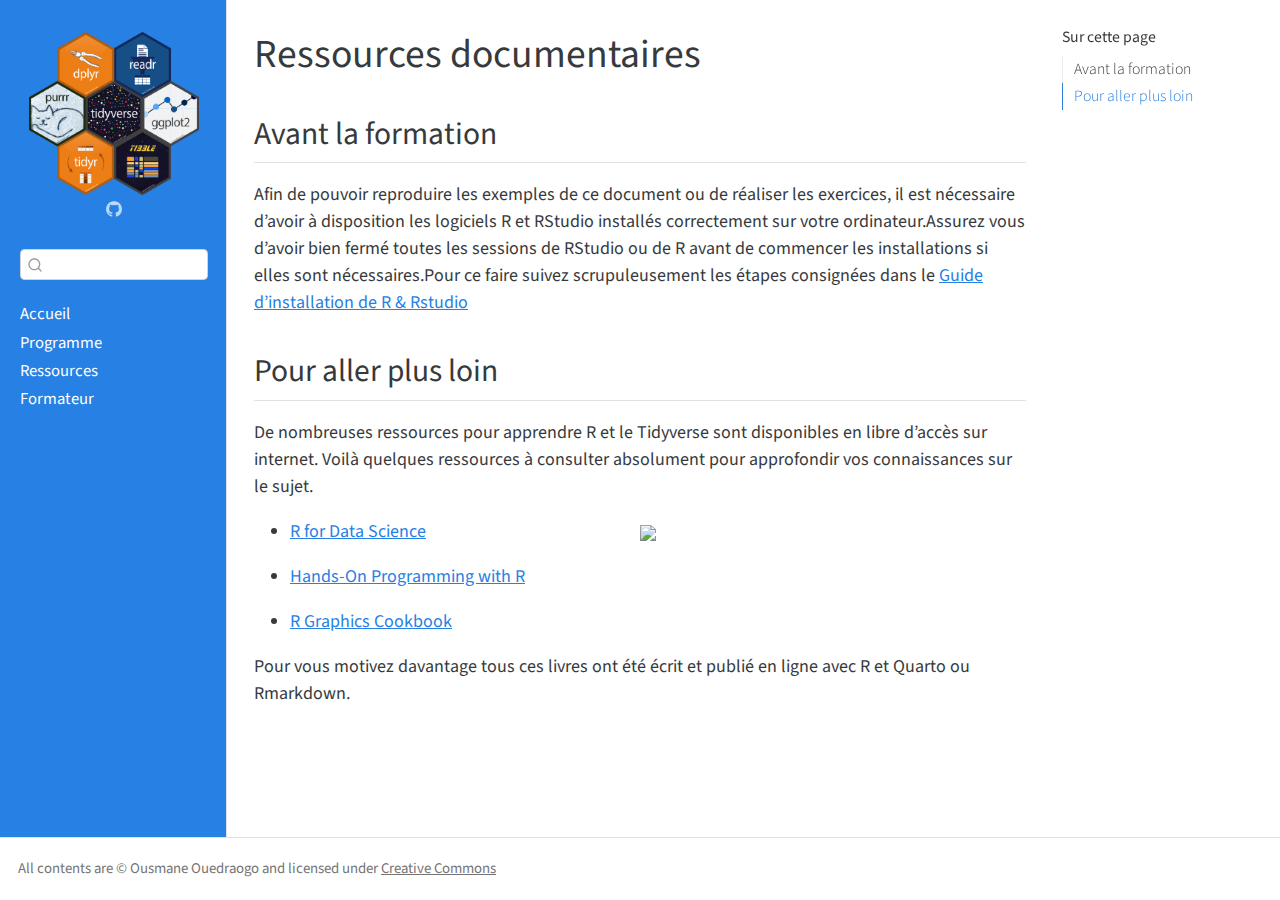
==== docs/materials.html @ 628104d0 "update .gitignore" ====
<!DOCTYPE html>
<html xmlns="http://www.w3.org/1999/xhtml" lang="fr" xml:lang="fr"><head>

<meta charset="utf-8">
<meta name="generator" content="quarto-1.2.280">

<meta name="viewport" content="width=device-width, initial-scale=1.0, user-scalable=yes">


<title>Introduction à R et au Tidyverse - Ressources documentaires</title>
<style>
code{white-space: pre-wrap;}
span.smallcaps{font-variant: small-caps;}
div.columns{display: flex; gap: min(4vw, 1.5em);}
div.column{flex: auto; overflow-x: auto;}
div.hanging-indent{margin-left: 1.5em; text-indent: -1.5em;}
ul.task-list{list-style: none;}
ul.task-list li input[type="checkbox"] {
  width: 0.8em;
  margin: 0 0.8em 0.2em -1.6em;
  vertical-align: middle;
}
</style>


<script src="site_libs/quarto-nav/quarto-nav.js"></script>
<script src="site_libs/clipboard/clipboard.min.js"></script>
<script src="site_libs/quarto-search/autocomplete.umd.js"></script>
<script src="site_libs/quarto-search/fuse.min.js"></script>
<script src="site_libs/quarto-search/quarto-search.js"></script>
<meta name="quarto:offset" content="./">
<script src="site_libs/quarto-html/quarto.js"></script>
<script src="site_libs/quarto-html/popper.min.js"></script>
<script src="site_libs/quarto-html/tippy.umd.min.js"></script>
<script src="site_libs/quarto-html/anchor.min.js"></script>
<link href="site_libs/quarto-html/tippy.css" rel="stylesheet">
<link href="site_libs/quarto-html/quarto-syntax-highlighting.css" rel="stylesheet" id="quarto-text-highlighting-styles">
<script src="site_libs/bootstrap/bootstrap.min.js"></script>
<link href="site_libs/bootstrap/bootstrap-icons.css" rel="stylesheet">
<link href="site_libs/bootstrap/bootstrap.min.css" rel="stylesheet" id="quarto-bootstrap" data-mode="light">
<script id="quarto-search-options" type="application/json">{
  "location": "sidebar",
  "copy-button": false,
  "collapse-after": 3,
  "panel-placement": "start",
  "type": "textbox",
  "limit": 20,
  "language": {
    "search-no-results-text": "Pas de résultats",
    "search-matching-documents-text": "documents trouvés",
    "search-copy-link-title": "Copier le lien vers la recherche",
    "search-hide-matches-text": "Cacher les correspondances additionnelles",
    "search-more-match-text": "correspondance de plus dans ce document",
    "search-more-matches-text": "correspondances de plus dans ce document",
    "search-clear-button-title": "Effacer",
    "search-detached-cancel-button-title": "Annuler",
    "search-submit-button-title": "Envoyer"
  }
}</script>


</head>

<body class="nav-sidebar docked">

<div id="quarto-search-results"></div>
  <header id="quarto-header" class="headroom fixed-top">
  <nav class="quarto-secondary-nav" data-bs-toggle="collapse" data-bs-target="#quarto-sidebar" aria-controls="quarto-sidebar" aria-expanded="false" aria-label="Toggle sidebar navigation" onclick="if (window.quartoToggleHeadroom) { window.quartoToggleHeadroom(); }">
    <div class="container-fluid d-flex justify-content-between">
      <h1 class="quarto-secondary-nav-title">Ressources documentaires</h1>
      <button type="button" class="quarto-btn-toggle btn" aria-label="Show secondary navigation">
        <i class="bi bi-chevron-right"></i>
      </button>
    </div>
  </nav>
</header>
<!-- content -->
<div id="quarto-content" class="quarto-container page-columns page-rows-contents page-layout-article">
<!-- sidebar -->
  <nav id="quarto-sidebar" class="sidebar collapse sidebar-navigation docked overflow-auto">
    <div class="pt-lg-2 mt-2 text-center sidebar-header">
      <a href="./index.html" class="sidebar-logo-link">
      <img src="./ressources/tidyverse2.png" alt="" class="sidebar-logo py-0 d-lg-inline d-none">
      </a>
      <div class="sidebar-tools-main">
    <a href="https://github.com/oousmane/intro-r-tidyverse" title="GitHub" class="sidebar-tool px-1"><i class="bi bi-github"></i></a>
</div>
      </div>
      <div class="mt-2 flex-shrink-0 align-items-center">
        <div class="sidebar-search">
        <div id="quarto-search" class="" title="Search"></div>
        </div>
      </div>
    <div class="sidebar-menu-container"> 
    <ul class="list-unstyled mt-1">
        <li class="sidebar-item">
  <div class="sidebar-item-container"> 
  <a href="./index.html" class="sidebar-item-text sidebar-link">Accueil</a>
  </div>
</li>
        <li class="sidebar-item">
  <div class="sidebar-item-container"> 
  <a href="./schedule.html" class="sidebar-item-text sidebar-link">Programme</a>
  </div>
</li>
        <li class="sidebar-item">
  <div class="sidebar-item-container"> 
  <a href="./materials.html" class="sidebar-item-text sidebar-link active">Ressources</a>
  </div>
</li>
        <li class="sidebar-item">
  <div class="sidebar-item-container"> 
  <a href="./trainers.html" class="sidebar-item-text sidebar-link">Formateur</a>
  </div>
</li>
    </ul>
    </div>
</nav>
<!-- margin-sidebar -->
    <div id="quarto-margin-sidebar" class="sidebar margin-sidebar">
        <nav id="TOC" role="doc-toc" class="toc-active">
    <h2 id="toc-title">Sur cette page</h2>
   
  <ul>
  <li><a href="#avant-la-formation" id="toc-avant-la-formation" class="nav-link active" data-scroll-target="#avant-la-formation">Avant la formation</a></li>
  <li><a href="#pour-aller-plus-loin" id="toc-pour-aller-plus-loin" class="nav-link" data-scroll-target="#pour-aller-plus-loin">Pour aller plus loin</a></li>
  </ul>
</nav>
    </div>
<!-- main -->
<main class="content" id="quarto-document-content">

<header id="title-block-header" class="quarto-title-block default">
<div class="quarto-title">
<h1 class="title d-none d-lg-block">Ressources documentaires</h1>
</div>



<div class="quarto-title-meta">

    
  
    
  </div>
  

</header>

<section id="avant-la-formation" class="level2">
<h2 class="anchored" data-anchor-id="avant-la-formation">Avant la formation</h2>
<p>Afin de pouvoir reproduire les exemples de ce document ou de réaliser les exercices, il est nécessaire d’avoir à disposition les logiciels R et RStudio installés correctement sur votre ordinateur.Assurez vous d’avoir bien fermé toutes les sessions de RStudio ou de R avant de commencer les installations si elles sont nécessaires.Pour ce faire suivez scrupuleusement les étapes consignées dans le <a href="ressources/guide-installation-r.pdf">Guide d’installation de R &amp; Rstudio</a></p>
</section>
<section id="pour-aller-plus-loin" class="level2">
<h2 class="anchored" data-anchor-id="pour-aller-plus-loin">Pour aller plus loin</h2>
<p>De nombreuses ressources pour apprendre R et le Tidyverse sont disponibles en libre d’accès sur internet. Voilà quelques ressources à consulter absolument pour approfondir vos connaissances sur le sujet.</p>
<div class="columns">
<div class="column" style="width:50%;">
<ul>
<li><p><a href="https://r4ds.had.co.nz" title="R for Data Science">R for Data Science</a></p></li>
<li><p><a href="https://rstudio-education.github.io/hopr/" title="Hands-On Programming with R">Hands-On Programming with R</a></p></li>
<li><p><a href="https://r-graphics.org" title="R Graphics Cookbook">R Graphics Cookbook</a></p></li>
</ul>
</div><div class="column" style="width:50%;">
<p><img src="https://raw.githubusercontent.com/oousmane/intro-r/main/img/Presentation1/Slide2.png" class="img-fluid" width="1000"></p>
</div>
</div>
<p>Pour vous motivez davantage tous ces livres ont été écrit et publié en ligne avec R et Quarto ou Rmarkdown.</p>


</section>

</main> <!-- /main -->
<script id="quarto-html-after-body" type="application/javascript">
window.document.addEventListener("DOMContentLoaded", function (event) {
  const toggleBodyColorMode = (bsSheetEl) => {
    const mode = bsSheetEl.getAttribute("data-mode");
    const bodyEl = window.document.querySelector("body");
    if (mode === "dark") {
      bodyEl.classList.add("quarto-dark");
      bodyEl.classList.remove("quarto-light");
    } else {
      bodyEl.classList.add("quarto-light");
      bodyEl.classList.remove("quarto-dark");
    }
  }
  const toggleBodyColorPrimary = () => {
    const bsSheetEl = window.document.querySelector("link#quarto-bootstrap");
    if (bsSheetEl) {
      toggleBodyColorMode(bsSheetEl);
    }
  }
  toggleBodyColorPrimary();  
  const icon = "";
  const anchorJS = new window.AnchorJS();
  anchorJS.options = {
    placement: 'right',
    icon: icon
  };
  anchorJS.add('.anchored');
  const clipboard = new window.ClipboardJS('.code-copy-button', {
    target: function(trigger) {
      return trigger.previousElementSibling;
    }
  });
  clipboard.on('success', function(e) {
    // button target
    const button = e.trigger;
    // don't keep focus
    button.blur();
    // flash "checked"
    button.classList.add('code-copy-button-checked');
    var currentTitle = button.getAttribute("title");
    button.setAttribute("title", "Copié");
    let tooltip;
    if (window.bootstrap) {
      button.setAttribute("data-bs-toggle", "tooltip");
      button.setAttribute("data-bs-placement", "left");
      button.setAttribute("data-bs-title", "Copié");
      tooltip = new bootstrap.Tooltip(button, 
        { trigger: "manual", 
          customClass: "code-copy-button-tooltip",
          offset: [0, -8]});
      tooltip.show();    
    }
    setTimeout(function() {
      if (tooltip) {
        tooltip.hide();
        button.removeAttribute("data-bs-title");
        button.removeAttribute("data-bs-toggle");
        button.removeAttribute("data-bs-placement");
      }
      button.setAttribute("title", currentTitle);
      button.classList.remove('code-copy-button-checked');
    }, 1000);
    // clear code selection
    e.clearSelection();
  });
  function tippyHover(el, contentFn) {
    const config = {
      allowHTML: true,
      content: contentFn,
      maxWidth: 500,
      delay: 100,
      arrow: false,
      appendTo: function(el) {
          return el.parentElement;
      },
      interactive: true,
      interactiveBorder: 10,
      theme: 'quarto',
      placement: 'bottom-start'
    };
    window.tippy(el, config); 
  }
  const noterefs = window.document.querySelectorAll('a[role="doc-noteref"]');
  for (var i=0; i<noterefs.length; i++) {
    const ref = noterefs[i];
    tippyHover(ref, function() {
      // use id or data attribute instead here
      let href = ref.getAttribute('data-footnote-href') || ref.getAttribute('href');
      try { href = new URL(href).hash; } catch {}
      const id = href.replace(/^#\/?/, "");
      const note = window.document.getElementById(id);
      return note.innerHTML;
    });
  }
  const findCites = (el) => {
    const parentEl = el.parentElement;
    if (parentEl) {
      const cites = parentEl.dataset.cites;
      if (cites) {
        return {
          el,
          cites: cites.split(' ')
        };
      } else {
        return findCites(el.parentElement)
      }
    } else {
      return undefined;
    }
  };
  var bibliorefs = window.document.querySelectorAll('a[role="doc-biblioref"]');
  for (var i=0; i<bibliorefs.length; i++) {
    const ref = bibliorefs[i];
    const citeInfo = findCites(ref);
    if (citeInfo) {
      tippyHover(citeInfo.el, function() {
        var popup = window.document.createElement('div');
        citeInfo.cites.forEach(function(cite) {
          var citeDiv = window.document.createElement('div');
          citeDiv.classList.add('hanging-indent');
          citeDiv.classList.add('csl-entry');
          var biblioDiv = window.document.getElementById('ref-' + cite);
          if (biblioDiv) {
            citeDiv.innerHTML = biblioDiv.innerHTML;
          }
          popup.appendChild(citeDiv);
        });
        return popup.innerHTML;
      });
    }
  }
});
</script>
</div> <!-- /content -->
<footer class="footer">
  <div class="nav-footer">
    <div class="nav-footer-left">All contents are © Ousmane Ouedraogo and licensed under <a href="https://creativecommons.org/licenses/by-sa/4.0/">Creative Commons</a></div>   
    <div class="nav-footer-right"><a href="https://github.com/oousmane/quarto-blog"></a></div>
  </div>
</footer>



</body></html>
---- docs/site_libs/quarto-html/tippy.css ----
.tippy-box[data-animation=fade][data-state=hidden]{opacity:0}[data-tippy-root]{max-width:calc(100vw - 10px)}.tippy-box{position:relative;background-color:#333;color:#fff;border-radius:4px;font-size:14px;line-height:1.4;white-space:normal;outline:0;transition-property:transform,visibility,opacity}.tippy-box[data-placement^=top]>.tippy-arrow{bottom:0}.tippy-box[data-placement^=top]>.tippy-arrow:before{bottom:-7px;left:0;border-width:8px 8px 0;border-top-color:initial;transform-origin:center top}.tippy-box[data-placement^=bottom]>.tippy-arrow{top:0}.tippy-box[data-placement^=bottom]>.tippy-arrow:before{top:-7px;left:0;border-width:0 8px 8px;border-bottom-color:initial;transform-origin:center bottom}.tippy-box[data-placement^=left]>.tippy-arrow{right:0}.tippy-box[data-placement^=left]>.tippy-arrow:before{border-width:8px 0 8px 8px;border-left-color:initial;right:-7px;transform-origin:center left}.tippy-box[data-placement^=right]>.tippy-arrow{left:0}.tippy-box[data-placement^=right]>.tippy-arrow:before{left:-7px;border-width:8px 8px 8px 0;border-right-color:initial;transform-origin:center right}.tippy-box[data-inertia][data-state=visible]{transition-timing-function:cubic-bezier(.54,1.5,.38,1.11)}.tippy-arrow{width:16px;height:16px;color:#333}.tippy-arrow:before{content:"";position:absolute;border-color:transparent;border-style:solid}.tippy-content{position:relative;padding:5px 9px;z-index:1}
---- docs/site_libs/quarto-html/quarto-syntax-highlighting.css ----
/* quarto syntax highlight colors */
:root {
  --quarto-hl-ot-color: #003B4F;
  --quarto-hl-at-color: #657422;
  --quarto-hl-ss-color: #20794D;
  --quarto-hl-an-color: #5E5E5E;
  --quarto-hl-fu-color: #4758AB;
  --quarto-hl-st-color: #20794D;
  --quarto-hl-cf-color: #003B4F;
  --quarto-hl-op-color: #5E5E5E;
  --quarto-hl-er-color: #AD0000;
  --quarto-hl-bn-color: #AD0000;
  --quarto-hl-al-color: #AD0000;
  --quarto-hl-va-color: #111111;
  --quarto-hl-bu-color: inherit;
  --quarto-hl-ex-color: inherit;
  --quarto-hl-pp-color: #AD0000;
  --quarto-hl-in-color: #5E5E5E;
  --quarto-hl-vs-color: #20794D;
  --quarto-hl-wa-color: #5E5E5E;
  --quarto-hl-do-color: #5E5E5E;
  --quarto-hl-im-color: #00769E;
  --quarto-hl-ch-color: #20794D;
  --quarto-hl-dt-color: #AD0000;
  --quarto-hl-fl-color: #AD0000;
  --quarto-hl-co-color: #5E5E5E;
  --quarto-hl-cv-color: #5E5E5E;
  --quarto-hl-cn-color: #8f5902;
  --quarto-hl-sc-color: #5E5E5E;
  --quarto-hl-dv-color: #AD0000;
  --quarto-hl-kw-color: #003B4F;
}

/* other quarto variables */
:root {
  --quarto-font-monospace: SFMono-Regular, Menlo, Monaco, Consolas, "Liberation Mono", "Courier New", monospace;
}

pre > code.sourceCode > span {
  color: #003B4F;
}

code span {
  color: #003B4F;
}

code.sourceCode > span {
  color: #003B4F;
}

div.sourceCode,
div.sourceCode pre.sourceCode {
  color: #003B4F;
}

code span.ot {
  color: #003B4F;
}

code span.at {
  color: #657422;
}

code span.ss {
  color: #20794D;
}

code span.an {
  color: #5E5E5E;
}

code span.fu {
  color: #4758AB;
}

code span.st {
  color: #20794D;
}

code span.cf {
  color: #003B4F;
}

code span.op {
  color: #5E5E5E;
}

code span.er {
  color: #AD0000;
}

code span.bn {
  color: #AD0000;
}

code span.al {
  color: #AD0000;
}

code span.va {
  color: #111111;
}

code span.pp {
  color: #AD0000;
}

code span.in {
  color: #5E5E5E;
}

code span.vs {
  color: #20794D;
}

code span.wa {
  color: #5E5E5E;
  font-style: italic;
}

code span.do {
  color: #5E5E5E;
  font-style: italic;
}

code span.im {
  color: #00769E;
}

code span.ch {
  color: #20794D;
}

code span.dt {
  color: #AD0000;
}

code span.fl {
  color: #AD0000;
}

code span.co {
  color: #5E5E5E;
}

code span.cv {
  color: #5E5E5E;
  font-style: italic;
}

code span.cn {
  color: #8f5902;
}

code span.sc {
  color: #5E5E5E;
}

code span.dv {
  color: #AD0000;
}

code span.kw {
  color: #003B4F;
}

.prevent-inlining {
  content: "</";
}

/*# sourceMappingURL=debc5d5d77c3f9108843748ff7464032.css.map */
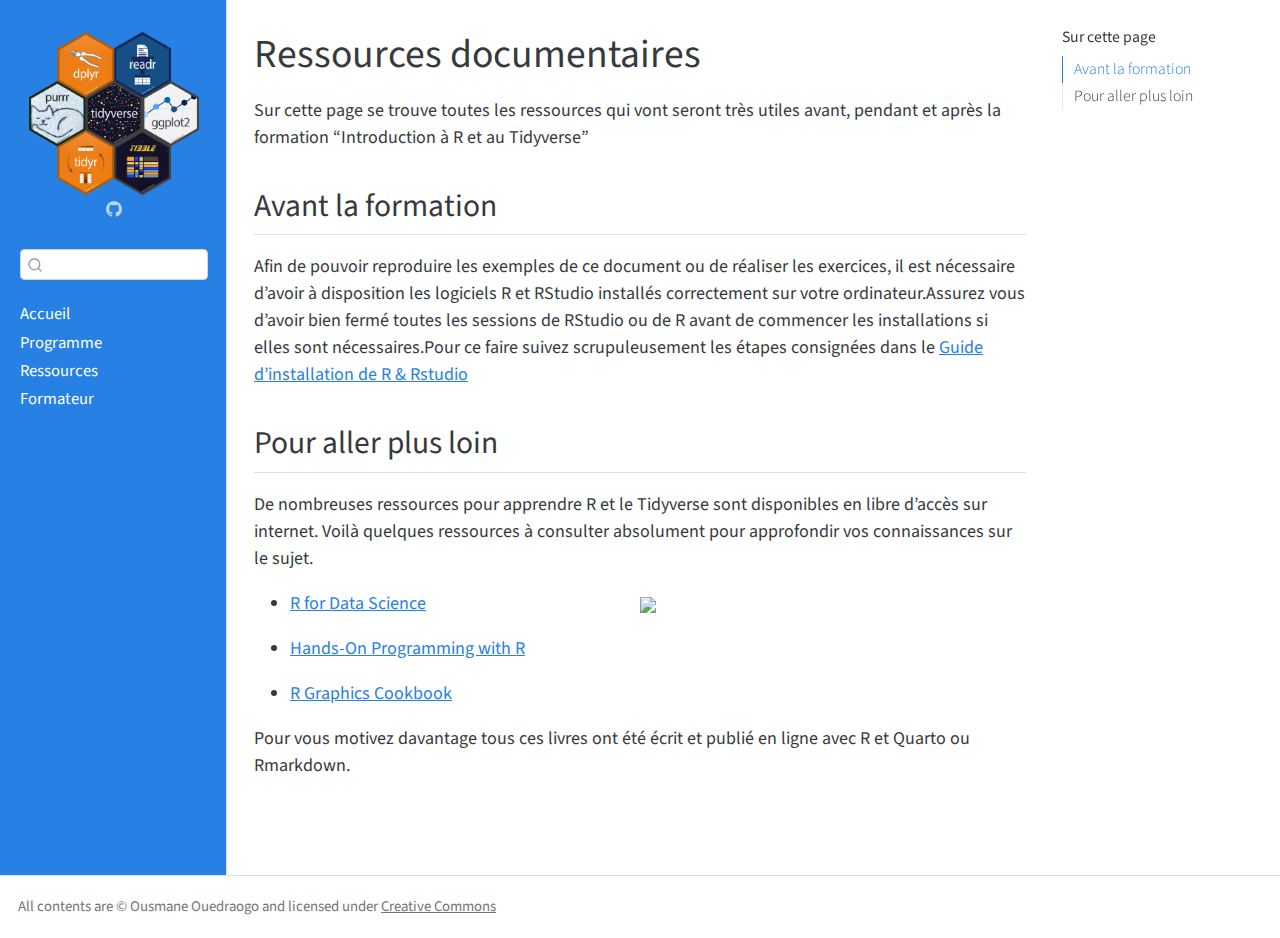
==== commit 37dcb653: "add ressources tab" ====
--- a/docs/materials.html
+++ b/docs/materials.html
@@ -147,6 +147,7 @@
 
 </header>
 
+<p>Sur cette page se trouve toutes les ressources qui vont seront très utiles avant, pendant et après la formation “Introduction à R et au Tidyverse”</p>
 <section id="avant-la-formation" class="level2">
 <h2 class="anchored" data-anchor-id="avant-la-formation">Avant la formation</h2>
 <p>Afin de pouvoir reproduire les exemples de ce document ou de réaliser les exercices, il est nécessaire d’avoir à disposition les logiciels R et RStudio installés correctement sur votre ordinateur.Assurez vous d’avoir bien fermé toutes les sessions de RStudio ou de R avant de commencer les installations si elles sont nécessaires.Pour ce faire suivez scrupuleusement les étapes consignées dans le <a href="ressources/guide-installation-r.pdf">Guide d’installation de R &amp; Rstudio</a></p>
